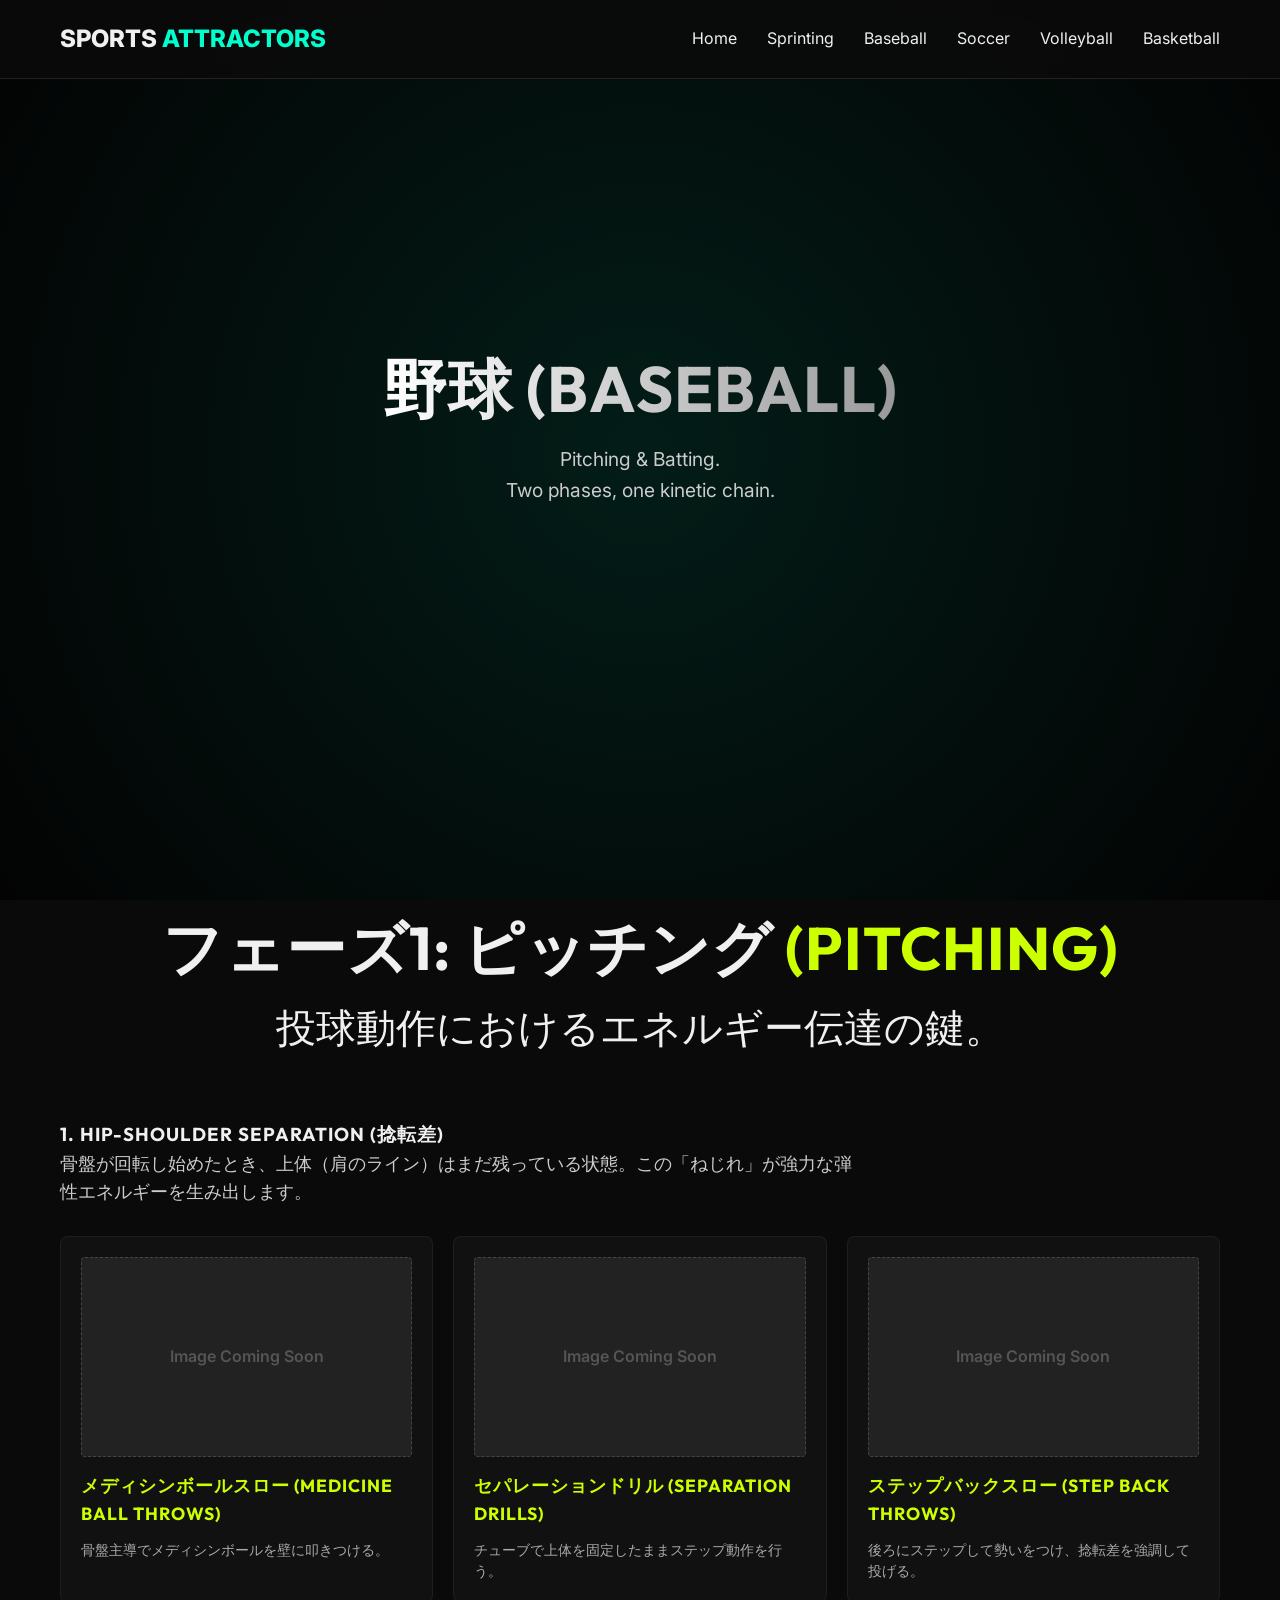
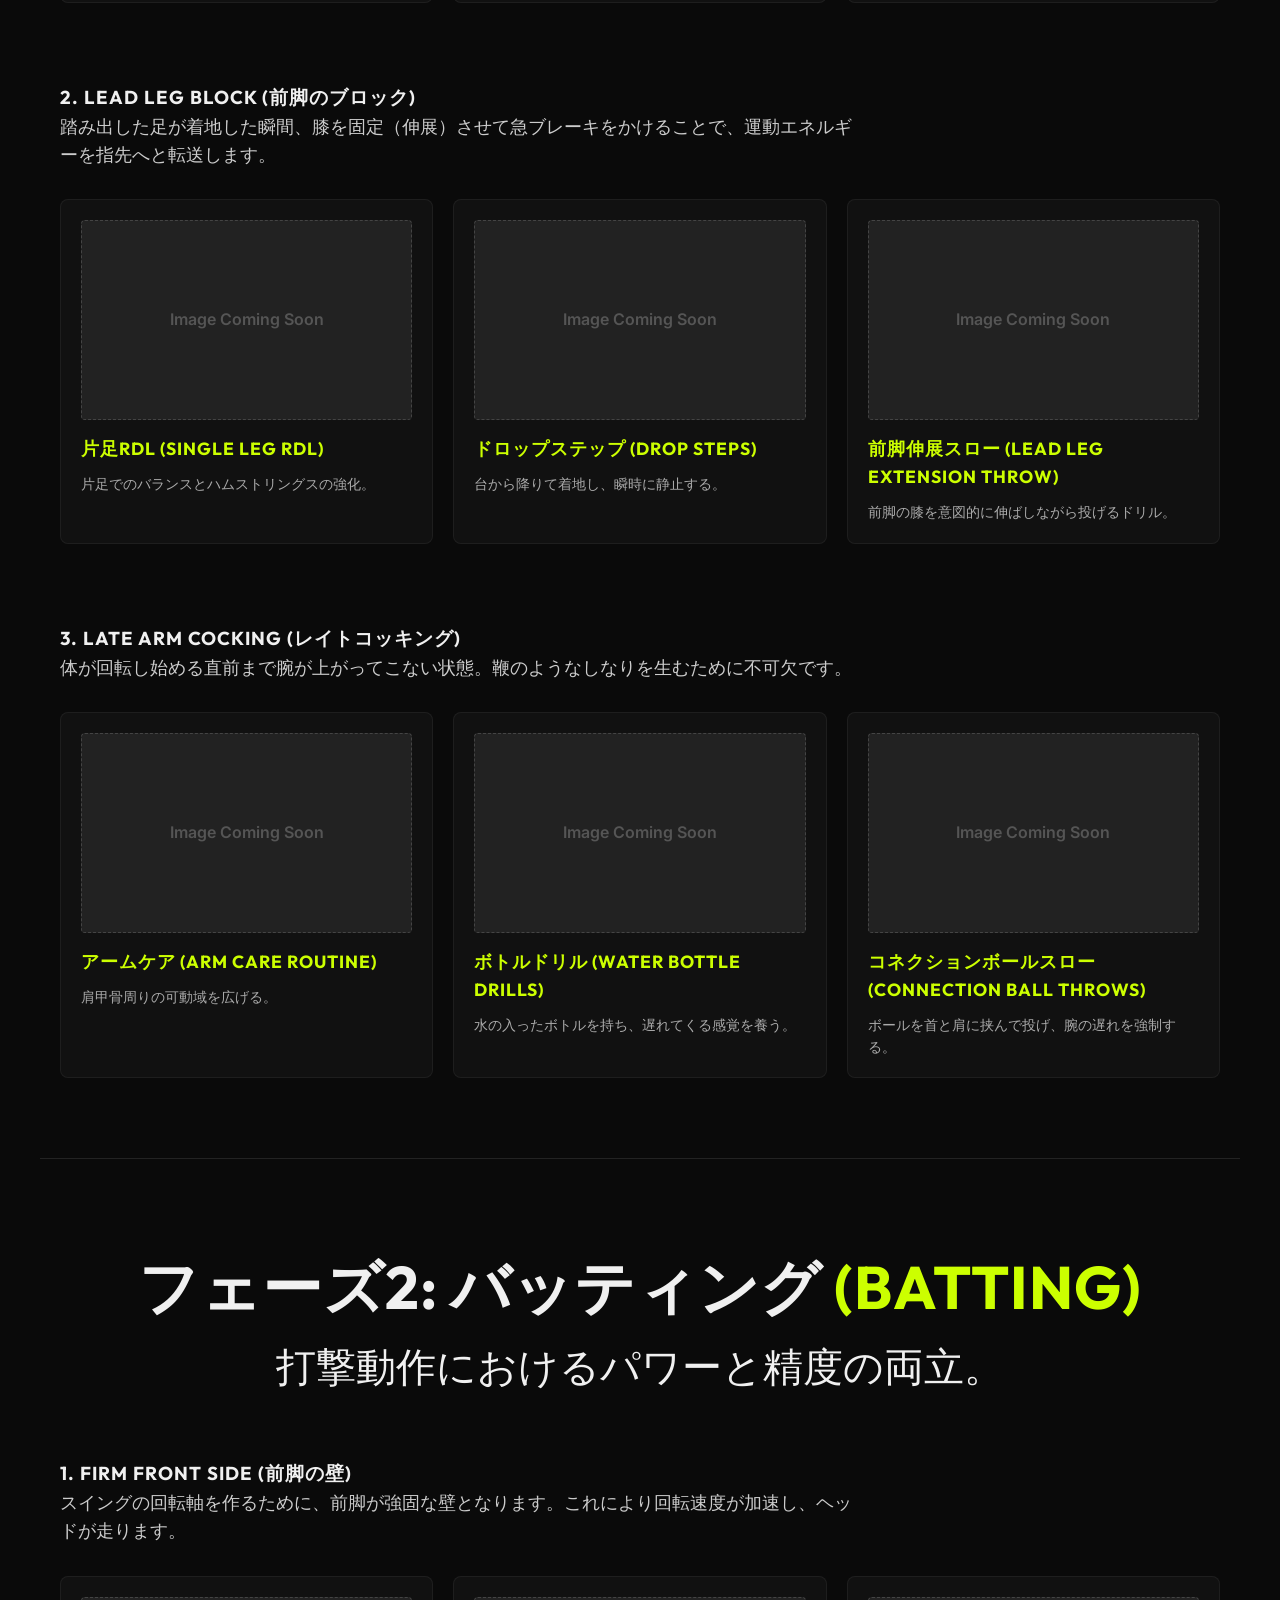
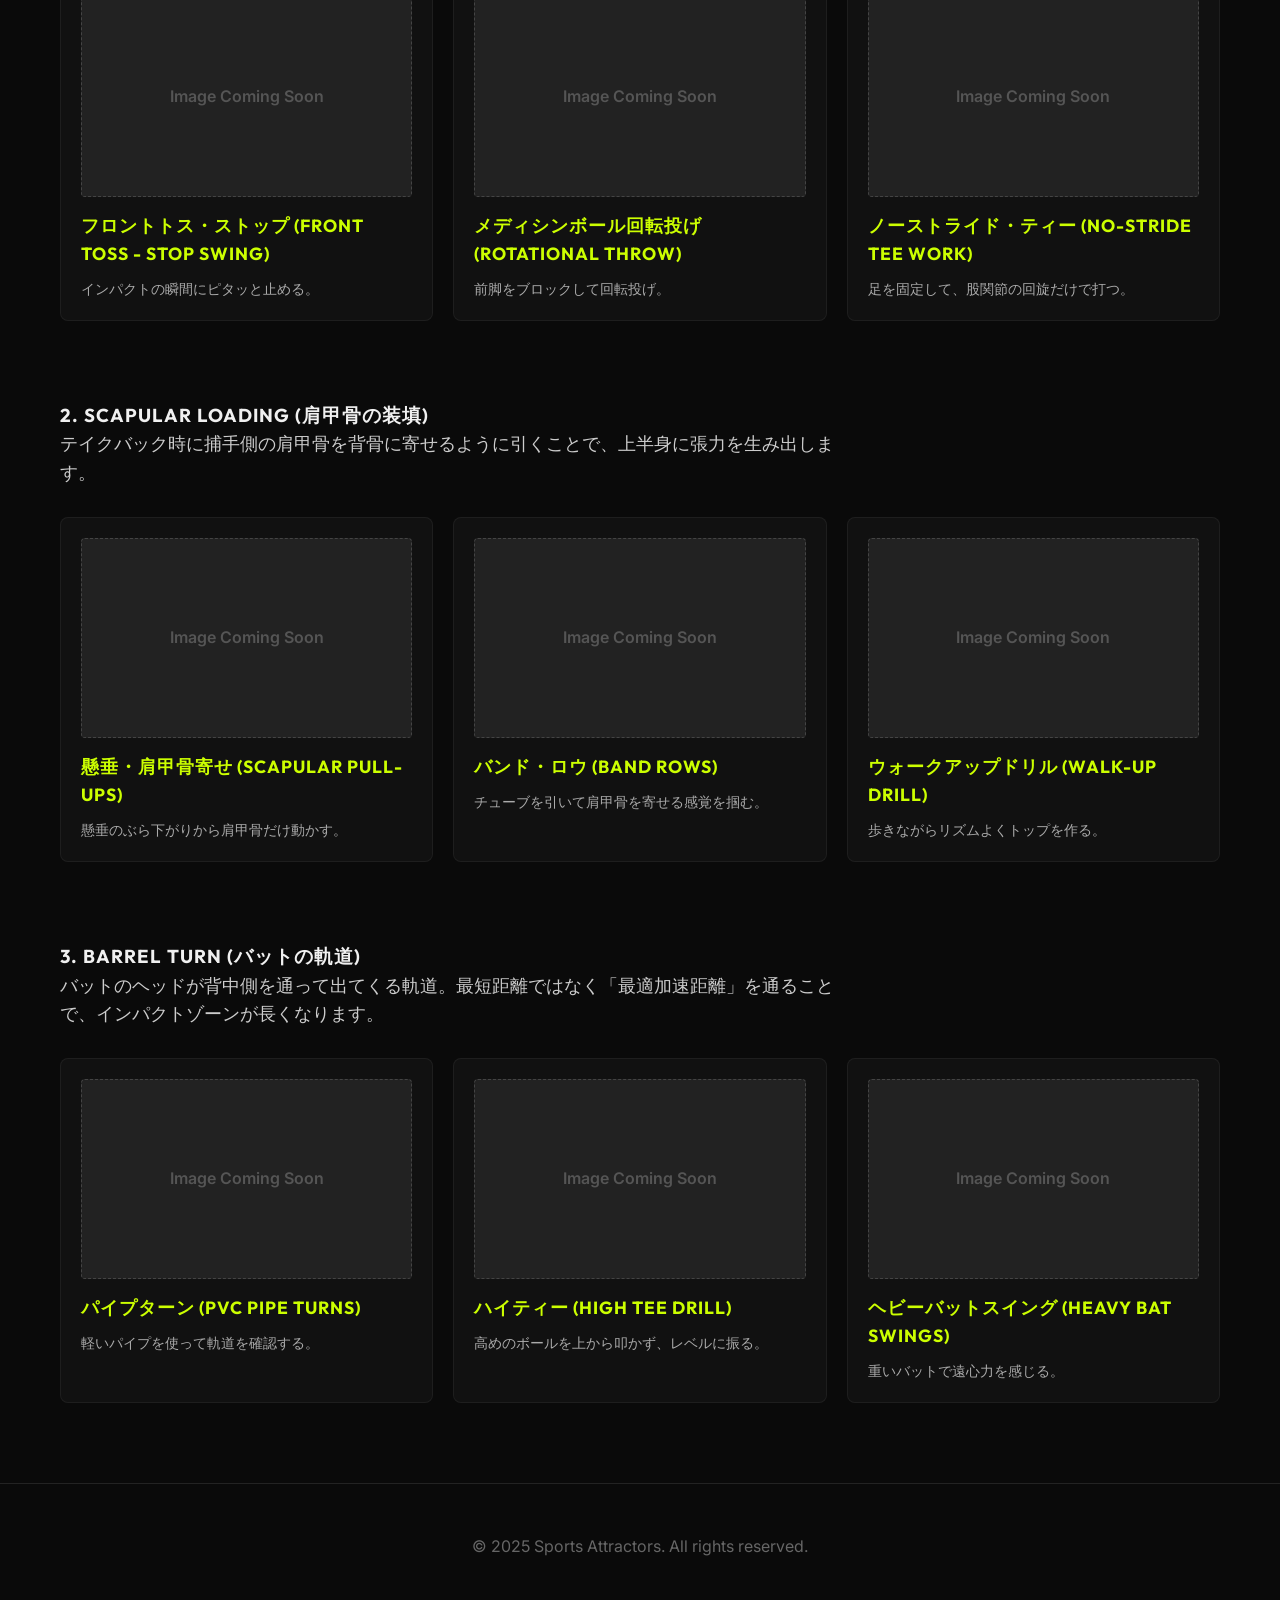
==== baseball.html @ 2d7e6787 "first" ====
<!DOCTYPE html>
<html lang="ja">

<head>
    <meta charset="UTF-8">
    <meta name="viewport" content="width=device-width, initial-scale=1.0">
    <title>Baseball Attractors | Sports Attractors</title>
    <link rel="preconnect" href="https://fonts.googleapis.com">
    <link rel="preconnect" href="https://fonts.gstatic.com" crossorigin>
    <link href="https://fonts.googleapis.com/css2?family=Inter:wght@400;600&family=Outfit:wght@700;900&display=swap"
        rel="stylesheet">
    <link rel="stylesheet" href="style.css">
</head>

<body>
    <header>
        <div class="container">
            <nav>
                <div class="logo">SPORTS <span>ATTRACTORS</span></div>
                <div class="nav-links">
                    <a href="index.html">Home</a>
                    <a href="sprinting.html">Sprinting</a>
                    <a href="baseball.html" class="active">Baseball</a>
                    <a href="soccer.html">Soccer</a>
                    <a href="volleyball.html">Volleyball</a>
                    <a href="basketball.html">Basketball</a>
                </div>
            </nav>
        </div>
    </header>

    <section class="hero"
        style="background-image: linear-gradient(rgba(0,0,0,0.7), rgba(0,0,0,0.7)), url('https://images.unsplash.com/photo-1516731235682-631985df0d4d?auto=format&fit=crop&q=80');">
        <div class="hero-content">
            <h1>野球 (BASEBALL)</h1>
            <p>Pitching & Batting.<br>Two phases, one kinetic chain.</p>
        </div>
    </section>

    <!-- PITCHING SECTION -->
    <section class="container">
        <div class="section-title">
            <h2>フェーズ1: ピッチング <span>(Pitching)</span></h2>
            <p>投球動作におけるエネルギー伝達の鍵。</p>
        </div>

        <!-- Attractor 1: Hip-Shoulder Separation -->
        <div class="attractor-section">
            <h3>1. Hip-Shoulder Separation (捻転差)</h3>
            <p class="attractor-desc">骨盤が回転し始めたとき、上体（肩のライン）はまだ残っている状態。この「ねじれ」が強力な弾性エネルギーを生み出します。</p>
            <div class="exercise-grid">
                <div class="exercise-card">
                    <div class="placeholder-img">Image Coming Soon</div>
                    <h4>メディシンボールスロー (Medicine Ball Throws)</h4>
                    <p>骨盤主導でメディシンボールを壁に叩きつける。</p>
                </div>
                <div class="exercise-card">
                    <div class="placeholder-img">Image Coming Soon</div>
                    <h4>セパレーションドリル (Separation Drills)</h4>
                    <p>チューブで上体を固定したままステップ動作を行う。</p>
                </div>
                <div class="exercise-card">
                    <div class="placeholder-img">Image Coming Soon</div>
                    <h4>ステップバックスロー (Step Back Throws)</h4>
                    <p>後ろにステップして勢いをつけ、捻転差を強調して投げる。</p>
                </div>
            </div>
        </div>

        <!-- Attractor 2: Lead Leg Block -->
        <div class="attractor-section">
            <h3>2. Lead Leg Block (前脚のブロック)</h3>
            <p class="attractor-desc">踏み出した足が着地した瞬間、膝を固定（伸展）させて急ブレーキをかけることで、運動エネルギーを指先へと転送します。</p>
            <div class="exercise-grid">
                <div class="exercise-card">
                    <div class="placeholder-img">Image Coming Soon</div>
                    <h4>片足RDL (Single Leg RDL)</h4>
                    <p>片足でのバランスとハムストリングスの強化。</p>
                </div>
                <div class="exercise-card">
                    <div class="placeholder-img">Image Coming Soon</div>
                    <h4>ドロップステップ (Drop Steps)</h4>
                    <p>台から降りて着地し、瞬時に静止する。</p>
                </div>
                <div class="exercise-card">
                    <div class="placeholder-img">Image Coming Soon</div>
                    <h4>前脚伸展スロー (Lead Leg Extension Throw)</h4>
                    <p>前脚の膝を意図的に伸ばしながら投げるドリル。</p>
                </div>
            </div>
        </div>

        <!-- Attractor 3: Late Arm Cocking -->
        <div class="attractor-section">
            <h3>3. Late Arm Cocking (レイトコッキング)</h3>
            <p class="attractor-desc">体が回転し始める直前まで腕が上がってこない状態。鞭のようなしなりを生むために不可欠です。</p>
            <div class="exercise-grid">
                <div class="exercise-card">
                    <div class="placeholder-img">Image Coming Soon</div>
                    <h4>アームケア (Arm Care Routine)</h4>
                    <p>肩甲骨周りの可動域を広げる。</p>
                </div>
                <div class="exercise-card">
                    <div class="placeholder-img">Image Coming Soon</div>
                    <h4>ボトルドリル (Water Bottle Drills)</h4>
                    <p>水の入ったボトルを持ち、遅れてくる感覚を養う。</p>
                </div>
                <div class="exercise-card">
                    <div class="placeholder-img">Image Coming Soon</div>
                    <h4>コネクションボールスロー (Connection Ball Throws)</h4>
                    <p>ボールを首と肩に挟んで投げ、腕の遅れを強制する。</p>
                </div>
            </div>
        </div>
    </section>

    <!-- BATTING SECTION -->
    <section class="container"
        style="margin-top: 80px; border-top: 1px solid rgba(255,255,255,0.1); padding-top: 80px;">
        <div class="section-title">
            <h2>フェーズ2: バッティング <span>(Batting)</span></h2>
            <p>打撃動作におけるパワーと精度の両立。</p>
        </div>

        <!-- Attractor 1: Firm Front Side -->
        <div class="attractor-section">
            <h3>1. Firm Front Side (前脚の壁)</h3>
            <p class="attractor-desc">スイングの回転軸を作るために、前脚が強固な壁となります。これにより回転速度が加速し、ヘッドが走ります。</p>
            <div class="exercise-grid">
                <div class="exercise-card">
                    <div class="placeholder-img">Image Coming Soon</div>
                    <h4>フロントトス・ストップ (Front Toss - Stop Swing)</h4>
                    <p>インパクトの瞬間にピタッと止める。</p>
                </div>
                <div class="exercise-card">
                    <div class="placeholder-img">Image Coming Soon</div>
                    <h4>メディシンボール回転投げ (Rotational Throw)</h4>
                    <p>前脚をブロックして回転投げ。</p>
                </div>
                <div class="exercise-card">
                    <div class="placeholder-img">Image Coming Soon</div>
                    <h4>ノーストライド・ティー (No-Stride Tee Work)</h4>
                    <p>足を固定して、股関節の回旋だけで打つ。</p>
                </div>
            </div>
        </div>

        <!-- Attractor 2: Scapular Loading -->
        <div class="attractor-section">
            <h3>2. Scapular Loading (肩甲骨の装填)</h3>
            <p class="attractor-desc">テイクバック時に捕手側の肩甲骨を背骨に寄せるように引くことで、上半身に張力を生み出します。</p>
            <div class="exercise-grid">
                <div class="exercise-card">
                    <div class="placeholder-img">Image Coming Soon</div>
                    <h4>懸垂・肩甲骨寄せ (Scapular Pull-ups)</h4>
                    <p>懸垂のぶら下がりから肩甲骨だけ動かす。</p>
                </div>
                <div class="exercise-card">
                    <div class="placeholder-img">Image Coming Soon</div>
                    <h4>バンド・ロウ (Band Rows)</h4>
                    <p>チューブを引いて肩甲骨を寄せる感覚を掴む。</p>
                </div>
                <div class="exercise-card">
                    <div class="placeholder-img">Image Coming Soon</div>
                    <h4>ウォークアップドリル (Walk-up Drill)</h4>
                    <p>歩きながらリズムよくトップを作る。</p>
                </div>
            </div>
        </div>

        <!-- Attractor 3: Barrel Turn -->
        <div class="attractor-section">
            <h3>3. Barrel Turn (バットの軌道)</h3>
            <p class="attractor-desc">バットのヘッドが背中側を通って出てくる軌道。最短距離ではなく「最適加速距離」を通ることで、インパクトゾーンが長くなります。</p>
            <div class="exercise-grid">
                <div class="exercise-card">
                    <div class="placeholder-img">Image Coming Soon</div>
                    <h4>パイプターン (PVC Pipe Turns)</h4>
                    <p>軽いパイプを使って軌道を確認する。</p>
                </div>
                <div class="exercise-card">
                    <div class="placeholder-img">Image Coming Soon</div>
                    <h4>ハイティー (High Tee Drill)</h4>
                    <p>高めのボールを上から叩かず、レベルに振る。</p>
                </div>
                <div class="exercise-card">
                    <div class="placeholder-img">Image Coming Soon</div>
                    <h4>ヘビーバットスイング (Heavy Bat Swings)</h4>
                    <p>重いバットで遠心力を感じる。</p>
                </div>
            </div>
        </div>
    </section>

    <footer>
        <div class="container">
            <p>&copy; 2025 Sports Attractors. All rights reserved.</p>
        </div>
    </footer>

    <script src="script.js"></script>
</body>

</html>
---- style.css ----
:root {
    --bg-color: #0a0a0a;
    --text-color: #f0f0f0;
    --primary-color: #00ffcc;
    /* Cyan/Teal Neon */
    --secondary-color: #ccff00;
    /* Lime Neon */
    --accent-color: #ff0066;
    /* Pink Neon for highlights */
    --card-bg: #1a1a1a;
    --font-main: 'Inter', sans-serif;
    --font-heading: 'Outfit', sans-serif;
}

* {
    margin: 0;
    padding: 0;
    box-sizing: border-box;
}

body {
    background-color: var(--bg-color);
    color: var(--text-color);
    font-family: var(--font-main);
    line-height: 1.6;
    overflow-x: hidden;
}

h1,
h2,
h3,
h4,
h5,
h6 {
    font-family: var(--font-heading);
    font-weight: 700;
    text-transform: uppercase;
    letter-spacing: 1px;
}

a {
    text-decoration: none;
    color: inherit;
    transition: color 0.3s ease;
}

ul {
    list-style: none;
}

/* Utilities */
.container {
    max-width: 1200px;
    margin: 0 auto;
    padding: 0 20px;
}

.btn {
    display: inline-block;
    padding: 12px 30px;
    background: transparent;
    border: 2px solid var(--primary-color);
    color: var(--primary-color);
    font-weight: 600;
    text-transform: uppercase;
    cursor: pointer;
    transition: all 0.3s ease;
}

.btn:hover {
    background: var(--primary-color);
    color: var(--bg-color);
    box-shadow: 0 0 15px var(--primary-color);
}

/* Header */
header {
    padding: 20px 0;
    position: fixed;
    width: 100%;
    top: 0;
    z-index: 1000;
    background: rgba(10, 10, 10, 0.9);
    backdrop-filter: blur(10px);
    border-bottom: 1px solid rgba(255, 255, 255, 0.1);
}

nav {
    display: flex;
    justify-content: space-between;
    align-items: center;
}

.logo {
    font-size: 1.5rem;
    font-weight: 800;
    color: var(--text-color);
}

.logo span {
    color: var(--primary-color);
}

.nav-links {
    display: flex;
    gap: 30px;
}

.nav-links a:hover {
    color: var(--primary-color);
}

/* Hero Section */
.hero {
    height: 100vh;
    display: flex;
    align-items: center;
    justify-content: center;
    text-align: center;
    background-image: linear-gradient(rgba(0, 0, 0, 0.7), rgba(0, 0, 0, 0.9)), url('images/FV.jpg');
    background-size: cover;
    background-position: center;
    background-attachment: fixed;
    position: relative;
    overflow: hidden;
}

.hero::before {
    content: '';
    position: absolute;
    width: 200%;
    height: 200%;
    background: radial-gradient(circle, rgba(0, 255, 204, 0.1) 0%, transparent 50%);
    animation: rotate 20s linear infinite;
}

@keyframes rotate {
    0% {
        transform: rotate(0deg);
    }

    100% {
        transform: rotate(360deg);
    }
}

.hero-content {
    position: relative;
    z-index: 1;
    max-width: 800px;
}

.hero h1 {
    font-size: 4rem;
    margin-bottom: 20px;
    line-height: 1.1;
    background: linear-gradient(to right, #fff, #999);
    -webkit-background-clip: text;
    background-clip: text;
    -webkit-text-fill-color: transparent;
}

.hero p {
    font-size: 1.2rem;
    color: #ccc;
    margin-bottom: 40px;
}

/* Section Styles */
section {
    padding: 100px 0;
}

.section-title {
    font-size: 2.5rem;
    margin-bottom: 60px;
    text-align: center;
}

.section-title span {
    color: var(--secondary-color);
}

/* Grid */
.grid {
    display: grid;
    grid-template-columns: repeat(auto-fit, minmax(300px, 1fr));
    gap: 30px;
}

.card {
    background: var(--card-bg);
    padding: 40px;
    border-radius: 10px;
    border: 1px solid rgba(255, 255, 255, 0.05);
    transition: transform 0.3s ease, border-color 0.3s ease;
}

.card:hover {
    transform: translateY(-10px);
    border-color: var(--primary-color);
}

.card h3 {
    font-size: 1.5rem;
    margin-bottom: 15px;
    color: var(--primary-color);
}

.card p {
    color: #aaa;
    margin-bottom: 20px;
}

/* Footer */
footer {
    padding: 50px 0;
    text-align: center;
    border-top: 1px solid rgba(255, 255, 255, 0.1);
    color: #666;
}

/* Exercise Grid */
.attractor-section {
    margin-bottom: 80px;
}

.attractor-desc {
    font-size: 1.1rem;
    color: #ccc;
    margin-bottom: 30px;
    max-width: 800px;
}

.exercise-grid {
    display: grid;
    grid-template-columns: repeat(auto-fit, minmax(250px, 1fr));
    gap: 20px;
}

.exercise-card {
    background: rgba(255, 255, 255, 0.03);
    border-radius: 8px;
    padding: 20px;
    border: 1px solid rgba(255, 255, 255, 0.05);
    transition: transform 0.3s ease;
}

.exercise-card:hover {
    transform: translateY(-5px);
    background: rgba(255, 255, 255, 0.05);
}

.exercise-card img {
    width: 100%;
    height: 200px;
    object-fit: cover;
    border-radius: 4px;
    margin-bottom: 15px;
    background: #000;
}

.exercise-card .placeholder-img {
    width: 100%;
    height: 200px;
    display: flex;
    align-items: center;
    justify-content: center;
    background: #222;
    color: #555;
    border-radius: 4px;
    margin-bottom: 15px;
    font-weight: 600;
    border: 1px dashed #444;
}

.exercise-card h4 {
    color: var(--secondary-color);
    margin-bottom: 10px;
    font-size: 1.1rem;
}

.exercise-card p {
    font-size: 0.9rem;
    color: #aaa;
    line-height: 1.5;
}

/* Mobile Responsiveness */
@media (max-width: 768px) {
    .hero h1 {
        font-size: 2.5rem;
    }

    .hero p {
        font-size: 1rem;
        padding: 0 20px;
    }

    .section-title {
        font-size: 2rem;
        margin-bottom: 40px;
    }

    section {
        padding: 60px 0;
    }

    /* Navigation */
    header {
        padding: 15px 0;
    }

    nav {
        flex-direction: column;
        gap: 15px;
    }

    .nav-links {
        gap: 15px;
        flex-wrap: wrap;
        justify-content: center;
    }

    .nav-links a {
        font-size: 0.9rem;
    }

    /* Cards */
    .card {
        padding: 25px;
    }

    .exercise-grid {
        grid-template-columns: 1fr;
    }
}
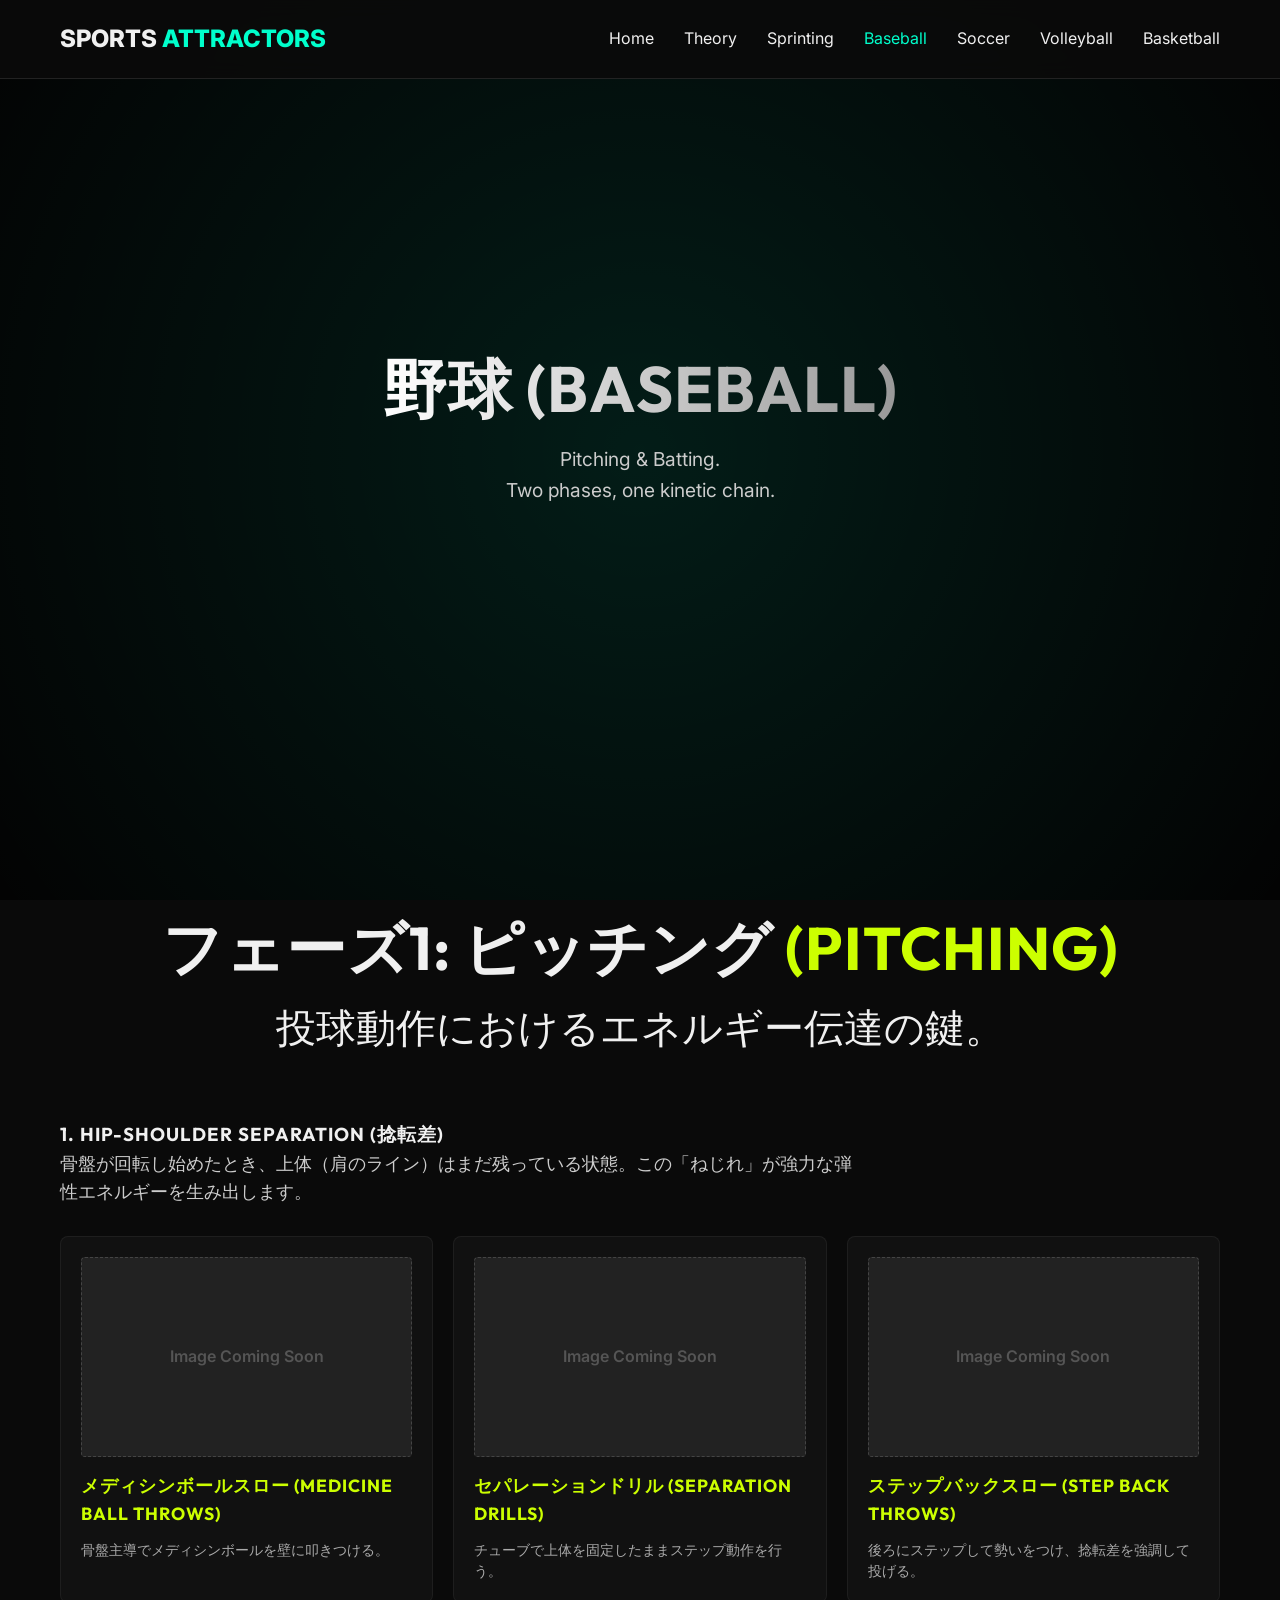
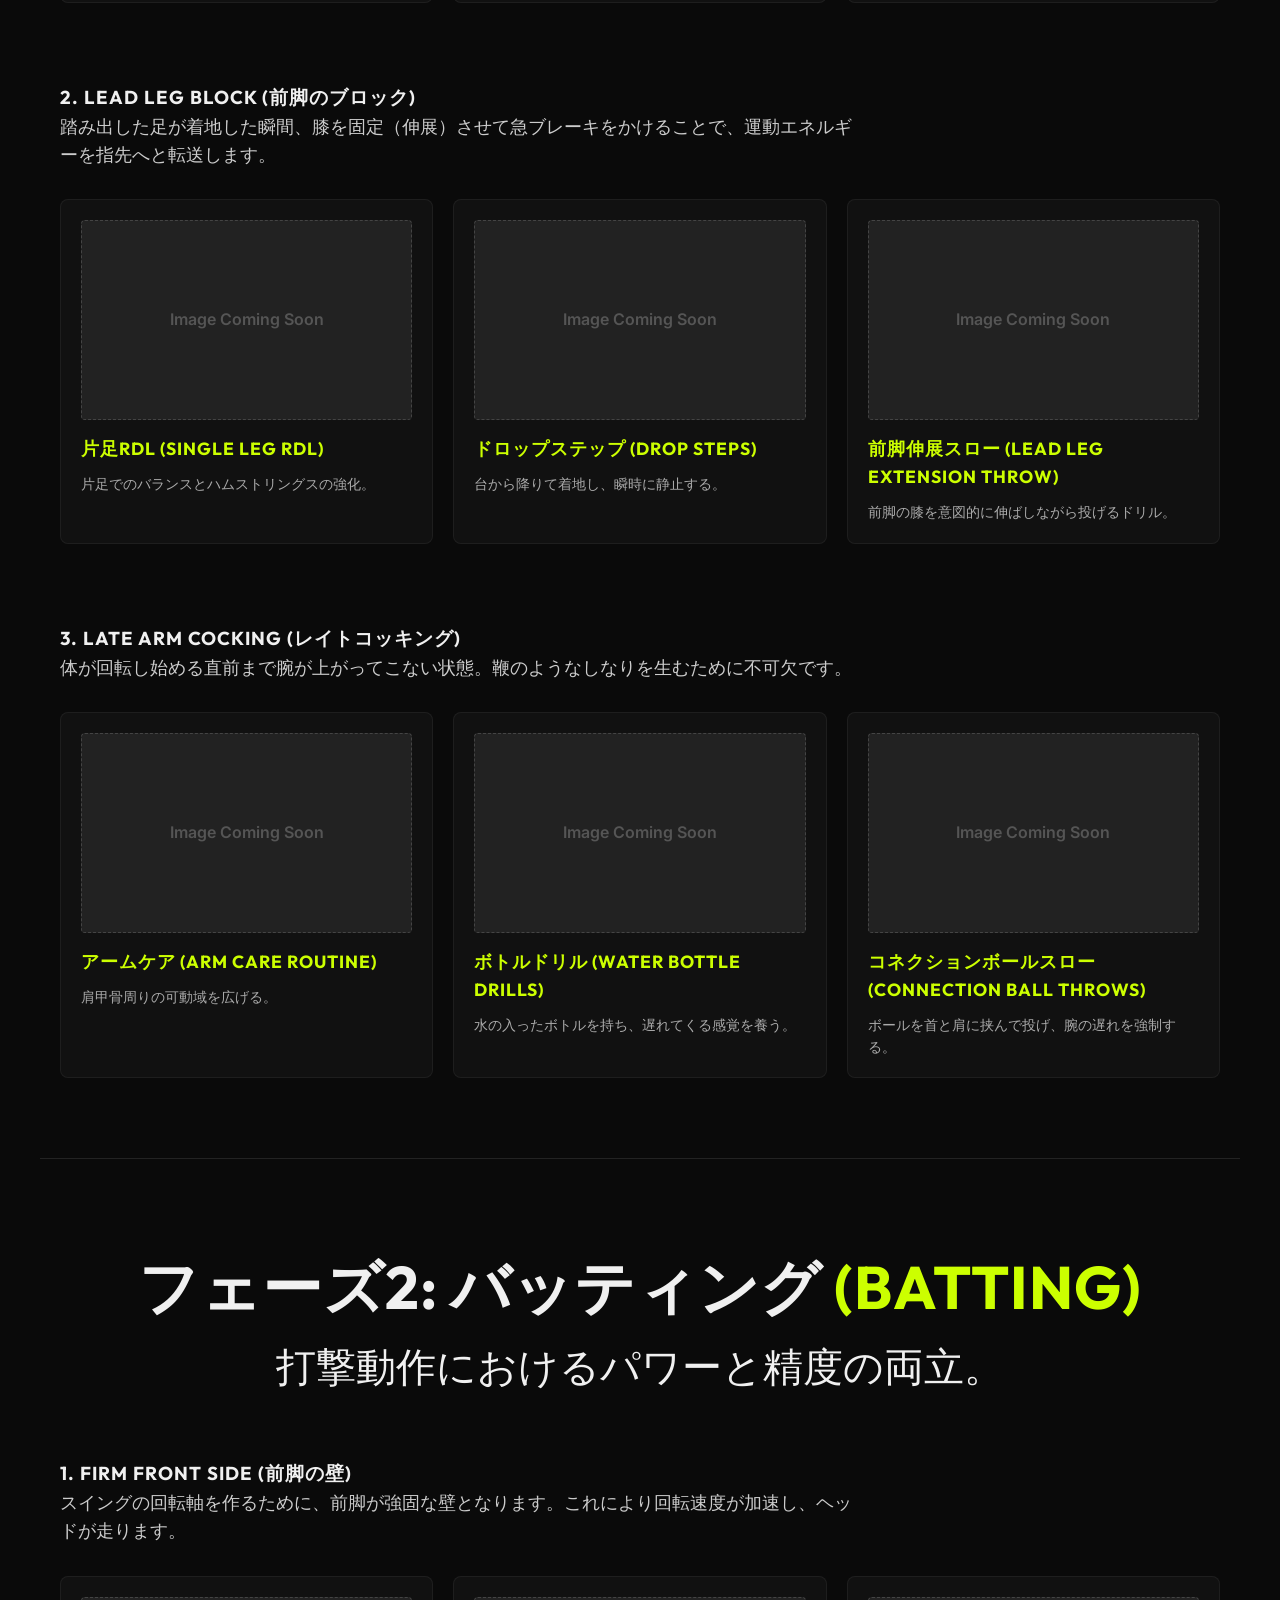
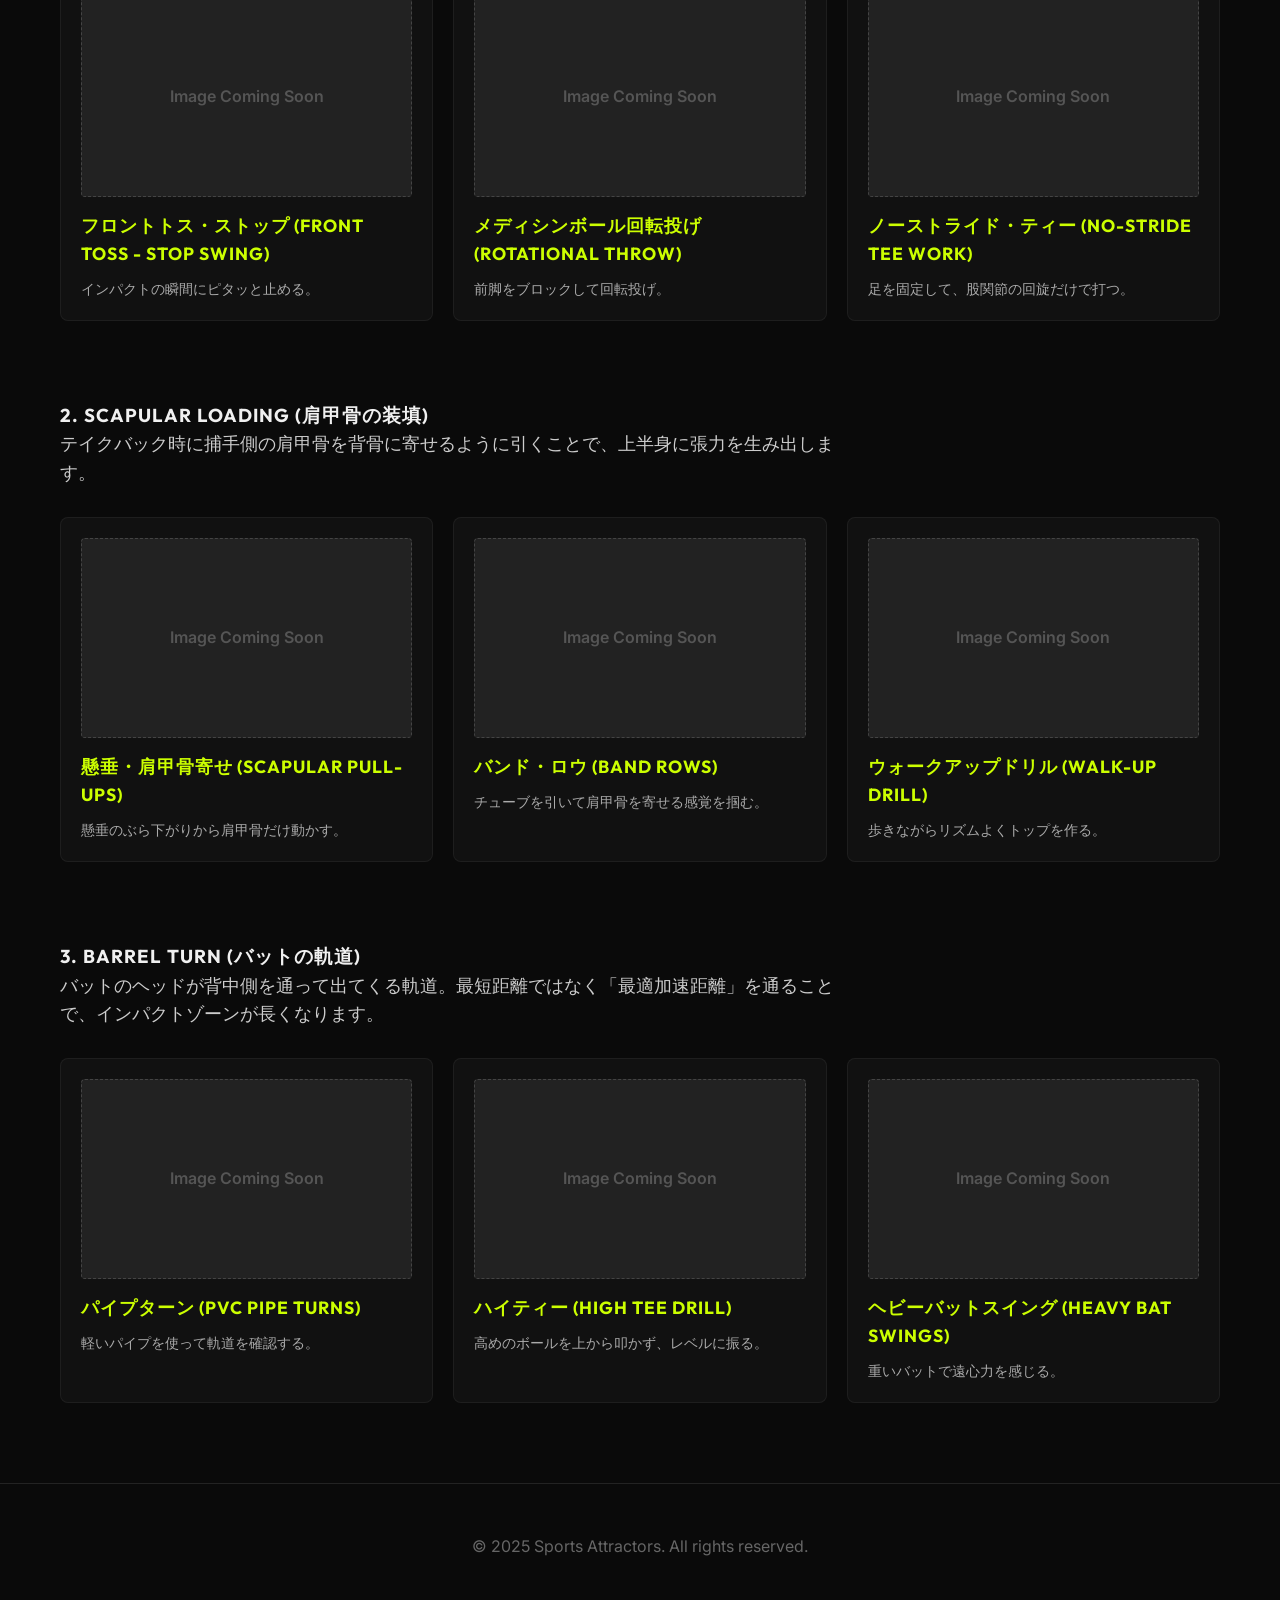
==== commit 22963490: "new" ====
--- a/baseball.html
+++ b/baseball.html
@@ -19,6 +19,7 @@
                 <div class="logo">SPORTS <span>ATTRACTORS</span></div>
                 <div class="nav-links">
                     <a href="index.html">Home</a>
+                    <a href="theory.html">Theory</a>
                     <a href="sprinting.html">Sprinting</a>
                     <a href="baseball.html" class="active">Baseball</a>
                     <a href="soccer.html">Soccer</a>
--- a/style.css
+++ b/style.css
@@ -106,7 +106,8 @@
     gap: 30px;
 }
 
-.nav-links a:hover {
+.nav-links a:hover,
+.nav-links a.active {
     color: var(--primary-color);
 }
 
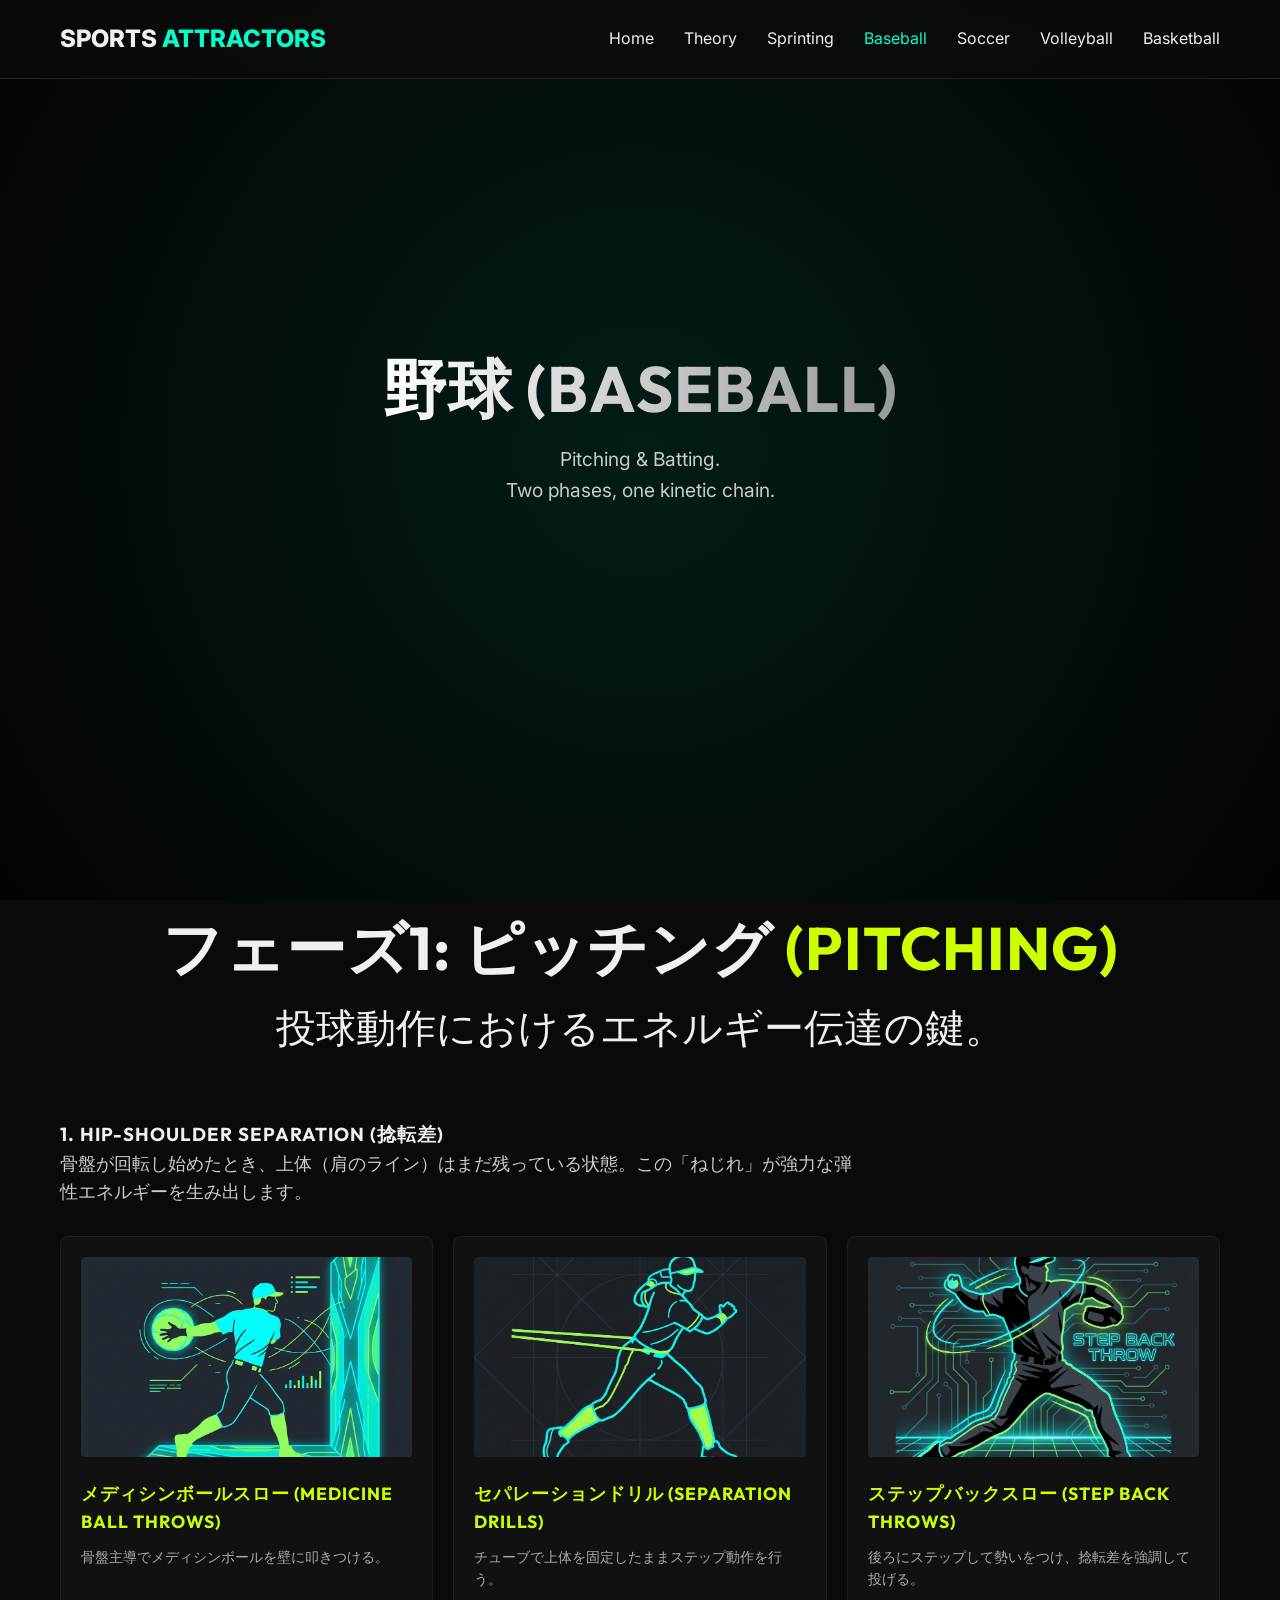
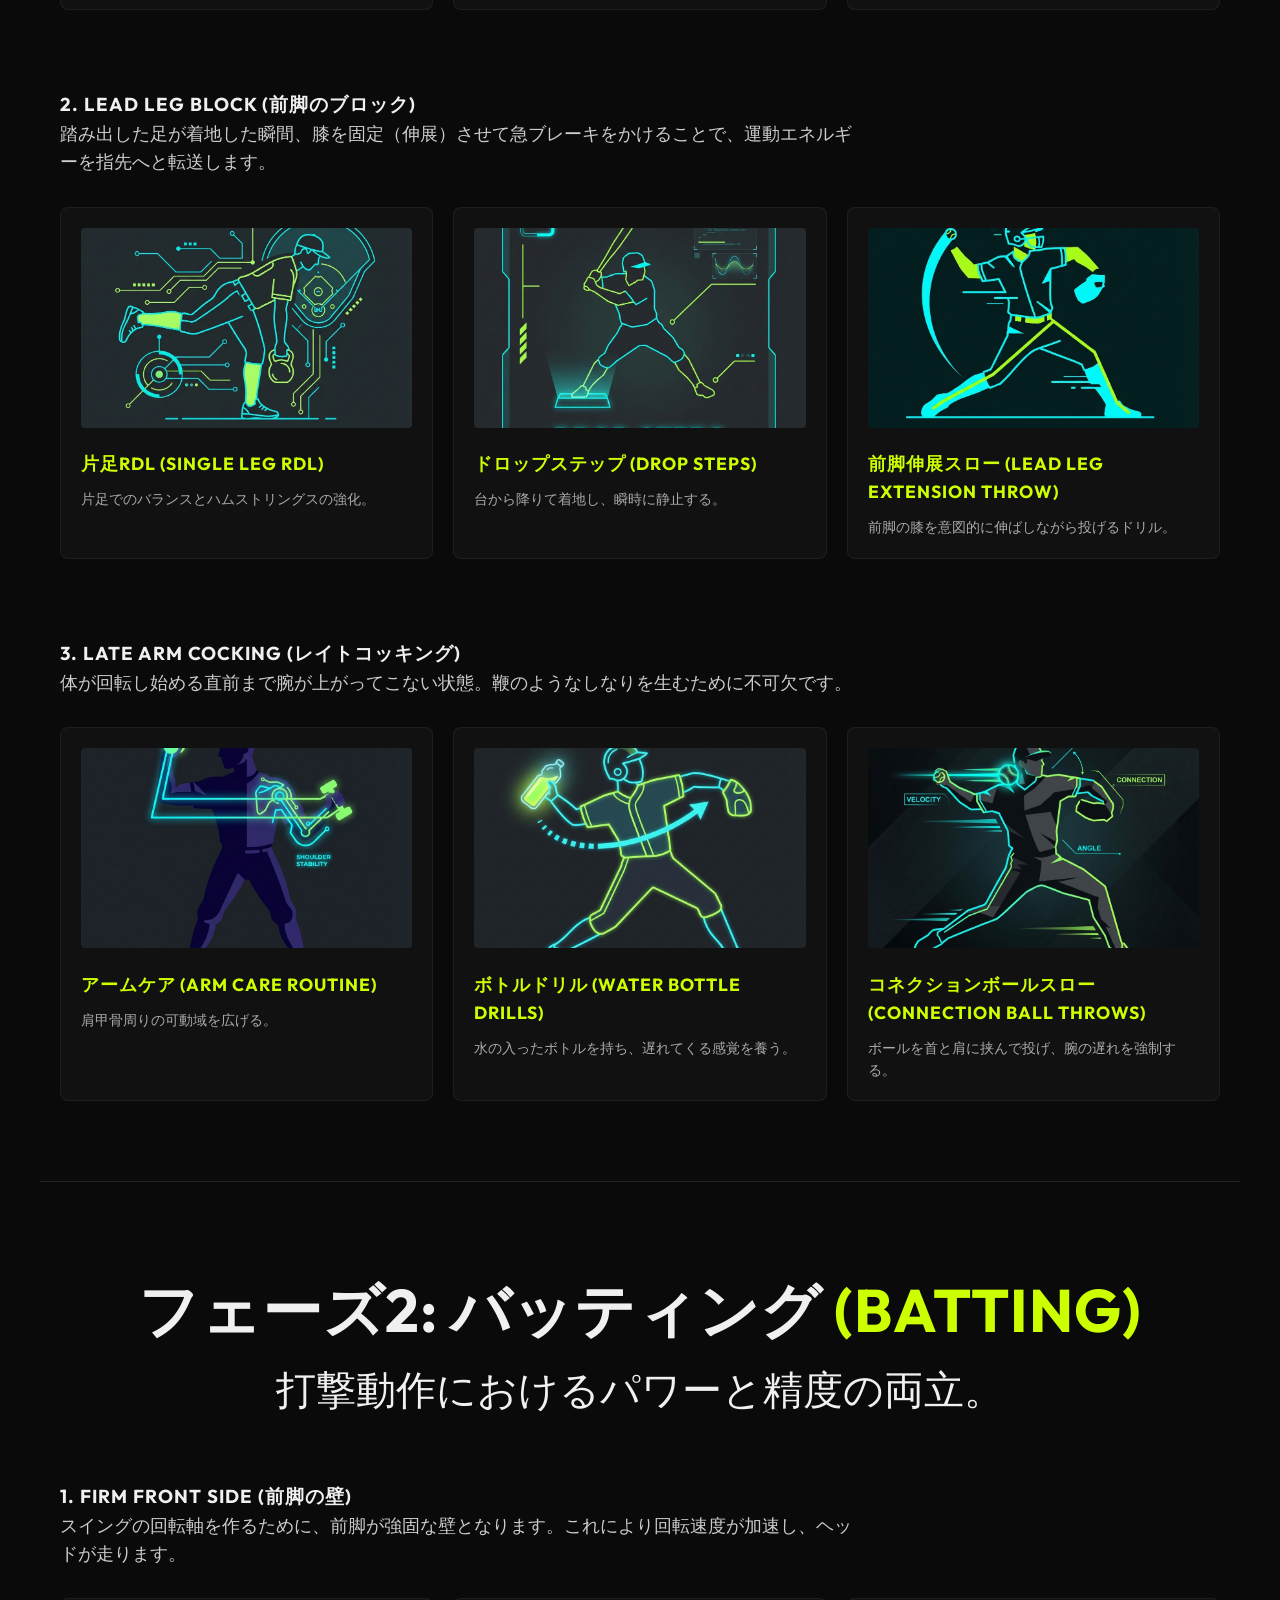
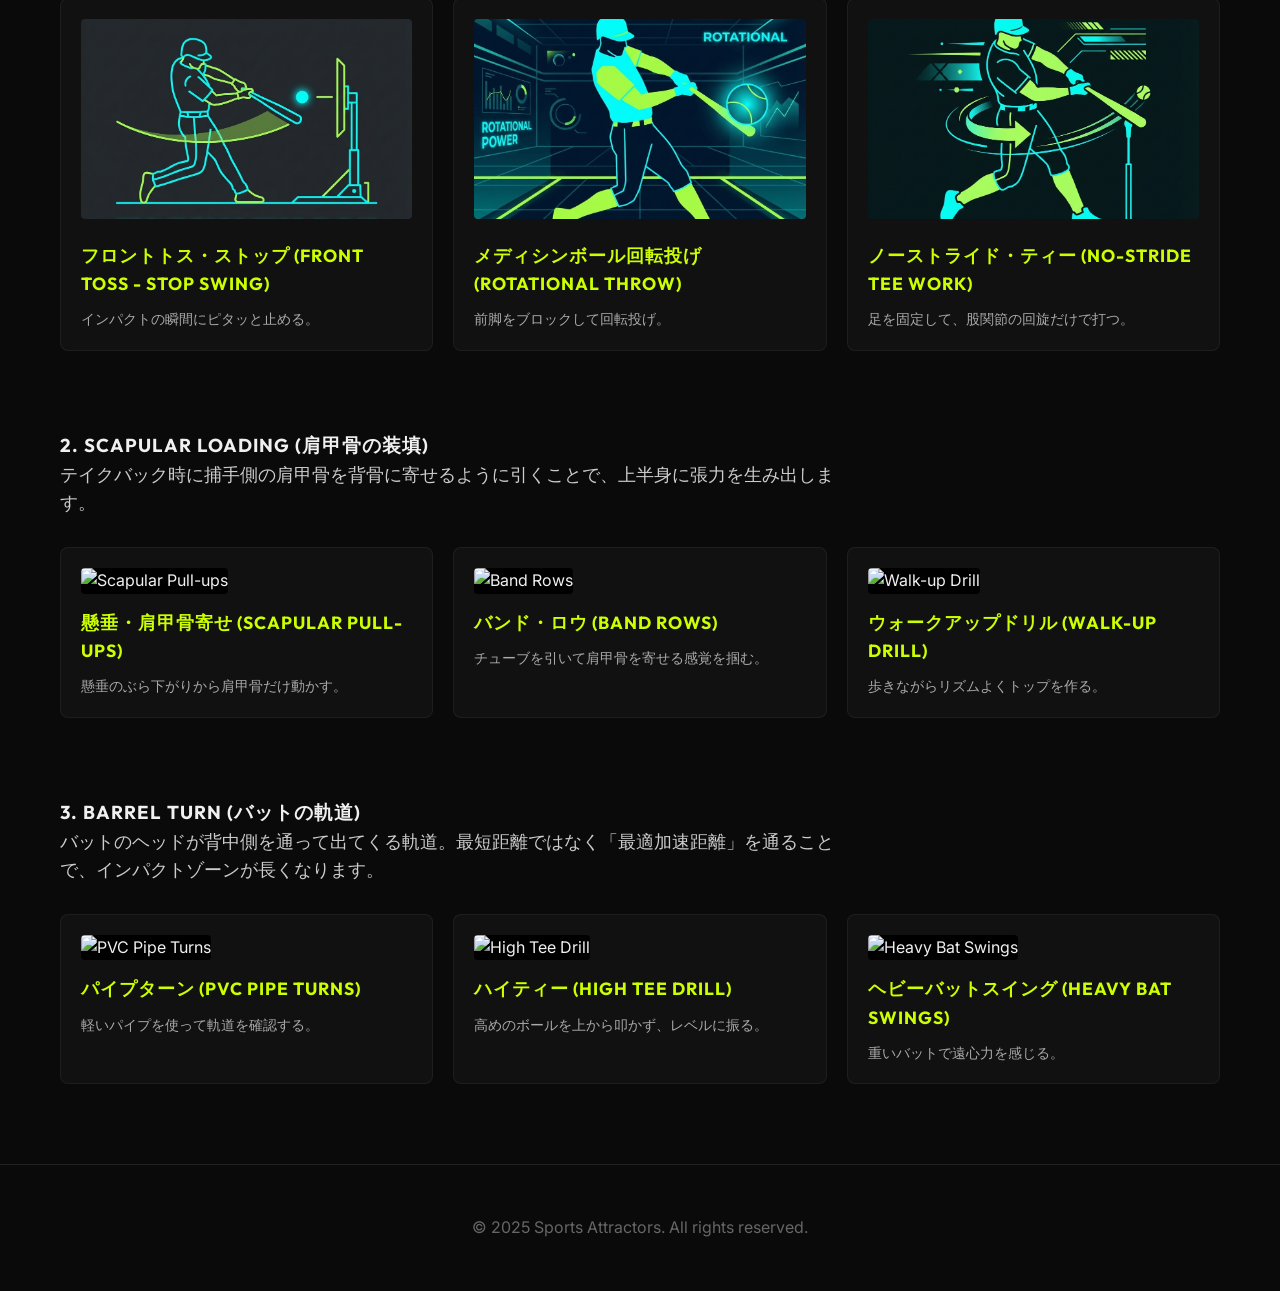
==== commit aac610f3: "OK" ====
--- a/baseball.html
+++ b/baseball.html
@@ -51,17 +51,17 @@
             <p class="attractor-desc">骨盤が回転し始めたとき、上体（肩のライン）はまだ残っている状態。この「ねじれ」が強力な弾性エネルギーを生み出します。</p>
             <div class="exercise-grid">
                 <div class="exercise-card">
-                    <div class="placeholder-img">Image Coming Soon</div>
+                    <img src="images/baseball_med_ball_throw.png" alt="Medicine Ball Throws">
                     <h4>メディシンボールスロー (Medicine Ball Throws)</h4>
                     <p>骨盤主導でメディシンボールを壁に叩きつける。</p>
                 </div>
                 <div class="exercise-card">
-                    <div class="placeholder-img">Image Coming Soon</div>
+                    <img src="images/baseball_separation_drill.png" alt="Separation Drills">
                     <h4>セパレーションドリル (Separation Drills)</h4>
                     <p>チューブで上体を固定したままステップ動作を行う。</p>
                 </div>
                 <div class="exercise-card">
-                    <div class="placeholder-img">Image Coming Soon</div>
+                    <img src="images/baseball_step_back_throw.png" alt="Step Back Throws">
                     <h4>ステップバックスロー (Step Back Throws)</h4>
                     <p>後ろにステップして勢いをつけ、捻転差を強調して投げる。</p>
                 </div>
@@ -74,17 +74,17 @@
             <p class="attractor-desc">踏み出した足が着地した瞬間、膝を固定（伸展）させて急ブレーキをかけることで、運動エネルギーを指先へと転送します。</p>
             <div class="exercise-grid">
                 <div class="exercise-card">
-                    <div class="placeholder-img">Image Coming Soon</div>
+                    <img src="images/baseball_single_leg_rdl.png" alt="Single Leg RDL">
                     <h4>片足RDL (Single Leg RDL)</h4>
                     <p>片足でのバランスとハムストリングスの強化。</p>
                 </div>
                 <div class="exercise-card">
-                    <div class="placeholder-img">Image Coming Soon</div>
+                    <img src="images/baseball_drop_steps.png" alt="Drop Steps">
                     <h4>ドロップステップ (Drop Steps)</h4>
                     <p>台から降りて着地し、瞬時に静止する。</p>
                 </div>
                 <div class="exercise-card">
-                    <div class="placeholder-img">Image Coming Soon</div>
+                    <img src="images/baseball_lead_leg_extension.png" alt="Lead Leg Extension Throw">
                     <h4>前脚伸展スロー (Lead Leg Extension Throw)</h4>
                     <p>前脚の膝を意図的に伸ばしながら投げるドリル。</p>
                 </div>
@@ -97,17 +97,17 @@
             <p class="attractor-desc">体が回転し始める直前まで腕が上がってこない状態。鞭のようなしなりを生むために不可欠です。</p>
             <div class="exercise-grid">
                 <div class="exercise-card">
-                    <div class="placeholder-img">Image Coming Soon</div>
+                    <img src="images/baseball_arm_care.png" alt="Arm Care Routine">
                     <h4>アームケア (Arm Care Routine)</h4>
                     <p>肩甲骨周りの可動域を広げる。</p>
                 </div>
                 <div class="exercise-card">
-                    <div class="placeholder-img">Image Coming Soon</div>
+                    <img src="images/baseball_water_bottle_drill.png" alt="Water Bottle Drills">
                     <h4>ボトルドリル (Water Bottle Drills)</h4>
                     <p>水の入ったボトルを持ち、遅れてくる感覚を養う。</p>
                 </div>
                 <div class="exercise-card">
-                    <div class="placeholder-img">Image Coming Soon</div>
+                    <img src="images/baseball_connection_ball.png" alt="Connection Ball Throws">
                     <h4>コネクションボールスロー (Connection Ball Throws)</h4>
                     <p>ボールを首と肩に挟んで投げ、腕の遅れを強制する。</p>
                 </div>
@@ -129,17 +129,17 @@
             <p class="attractor-desc">スイングの回転軸を作るために、前脚が強固な壁となります。これにより回転速度が加速し、ヘッドが走ります。</p>
             <div class="exercise-grid">
                 <div class="exercise-card">
-                    <div class="placeholder-img">Image Coming Soon</div>
+                    <img src="images/baseball_front_toss.png" alt="Front Toss - Stop Swing">
                     <h4>フロントトス・ストップ (Front Toss - Stop Swing)</h4>
                     <p>インパクトの瞬間にピタッと止める。</p>
                 </div>
                 <div class="exercise-card">
-                    <div class="placeholder-img">Image Coming Soon</div>
+                    <img src="images/baseball_rotational_throw.png" alt="Rotational Throw">
                     <h4>メディシンボール回転投げ (Rotational Throw)</h4>
                     <p>前脚をブロックして回転投げ。</p>
                 </div>
                 <div class="exercise-card">
-                    <div class="placeholder-img">Image Coming Soon</div>
+                    <img src="images/baseball_no_stride_tee.png" alt="No-Stride Tee Work">
                     <h4>ノーストライド・ティー (No-Stride Tee Work)</h4>
                     <p>足を固定して、股関節の回旋だけで打つ。</p>
                 </div>
@@ -152,17 +152,17 @@
             <p class="attractor-desc">テイクバック時に捕手側の肩甲骨を背骨に寄せるように引くことで、上半身に張力を生み出します。</p>
             <div class="exercise-grid">
                 <div class="exercise-card">
-                    <div class="placeholder-img">Image Coming Soon</div>
+                    <img src="images/baseball_scap_pullup.png" alt="Scapular Pull-ups">
                     <h4>懸垂・肩甲骨寄せ (Scapular Pull-ups)</h4>
                     <p>懸垂のぶら下がりから肩甲骨だけ動かす。</p>
                 </div>
                 <div class="exercise-card">
-                    <div class="placeholder-img">Image Coming Soon</div>
+                    <img src="images/baseball_band_row.png" alt="Band Rows">
                     <h4>バンド・ロウ (Band Rows)</h4>
                     <p>チューブを引いて肩甲骨を寄せる感覚を掴む。</p>
                 </div>
                 <div class="exercise-card">
-                    <div class="placeholder-img">Image Coming Soon</div>
+                    <img src="images/baseball_walk_up_drill.png" alt="Walk-up Drill">
                     <h4>ウォークアップドリル (Walk-up Drill)</h4>
                     <p>歩きながらリズムよくトップを作る。</p>
                 </div>
@@ -175,17 +175,17 @@
             <p class="attractor-desc">バットのヘッドが背中側を通って出てくる軌道。最短距離ではなく「最適加速距離」を通ることで、インパクトゾーンが長くなります。</p>
             <div class="exercise-grid">
                 <div class="exercise-card">
-                    <div class="placeholder-img">Image Coming Soon</div>
+                    <img src="images/baseball_pvc_turn.png" alt="PVC Pipe Turns">
                     <h4>パイプターン (PVC Pipe Turns)</h4>
                     <p>軽いパイプを使って軌道を確認する。</p>
                 </div>
                 <div class="exercise-card">
-                    <div class="placeholder-img">Image Coming Soon</div>
+                    <img src="images/baseball_high_tee.png" alt="High Tee Drill">
                     <h4>ハイティー (High Tee Drill)</h4>
                     <p>高めのボールを上から叩かず、レベルに振る。</p>
                 </div>
                 <div class="exercise-card">
-                    <div class="placeholder-img">Image Coming Soon</div>
+                    <img src="images/baseball_heavy_bat.png" alt="Heavy Bat Swings">
                     <h4>ヘビーバットスイング (Heavy Bat Swings)</h4>
                     <p>重いバットで遠心力を感じる。</p>
                 </div>
